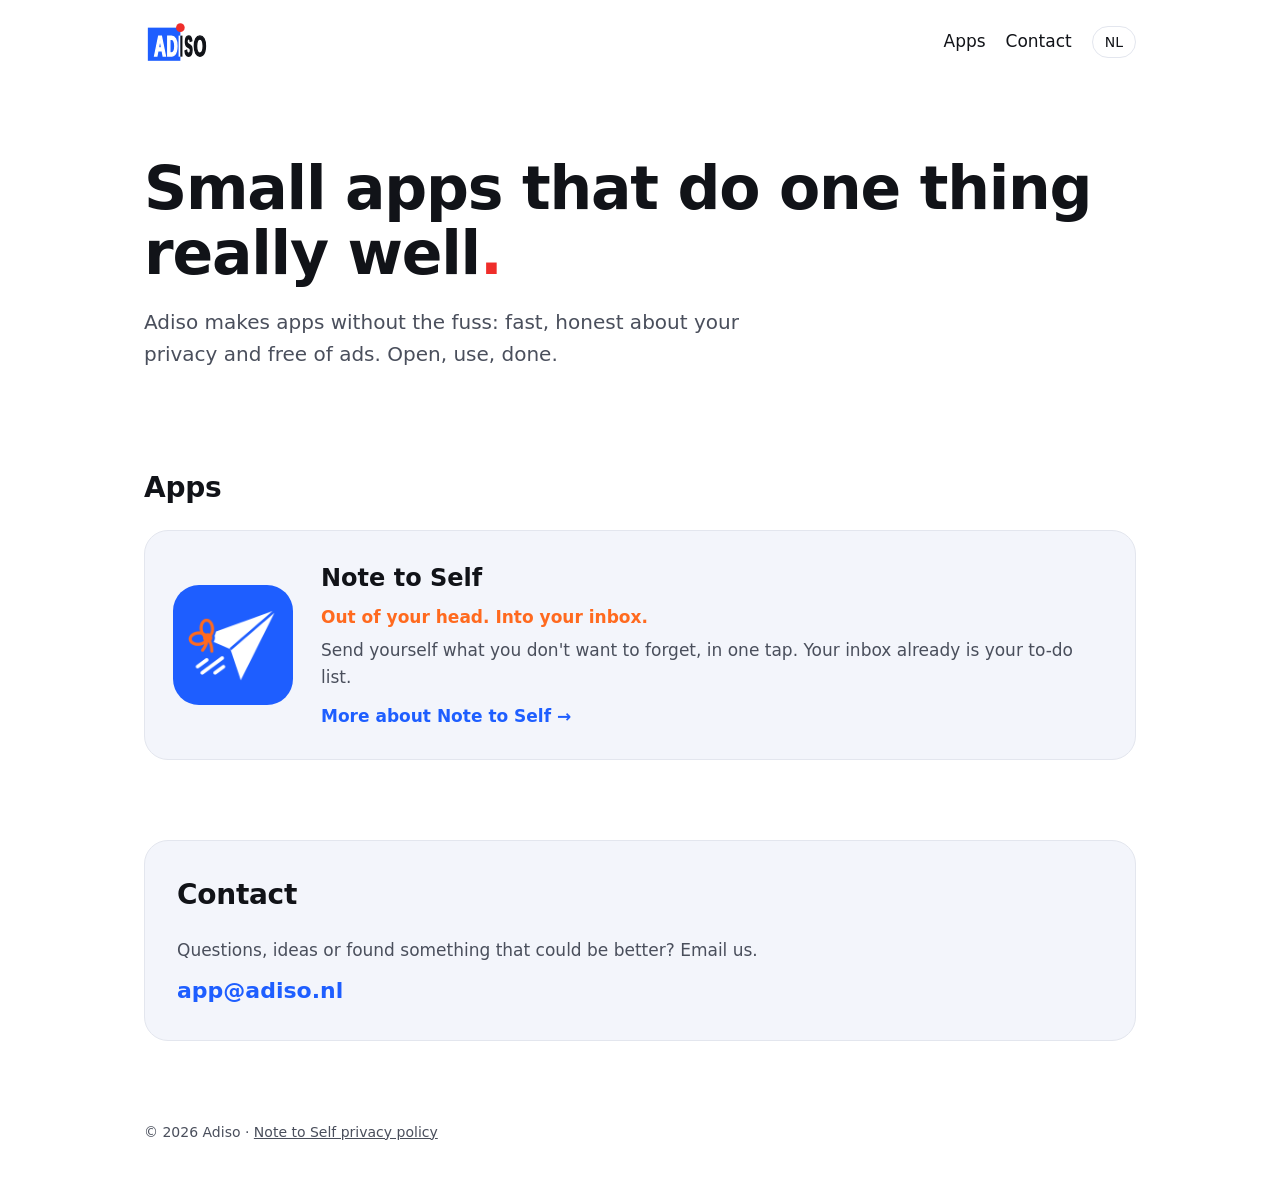
==== en/index.html @ 7de566ca "Adiso-website met Note to Self-pagina en privacybeleid (NL/EN) Co-Authored-By: Claude Opus 5.5 <nore" ====
<!doctype html>
<html lang="en">
<head>
  <meta charset="utf-8">
  <meta name="viewport" content="width=device-width, initial-scale=1">
  <title>Adiso – small apps that do one thing really well</title>
  <meta name="description" content="Adiso makes small, fast apps that do one thing really well. The first: Note to Self.">
  <link rel="icon" href="/assets/adiso.svg" type="image/svg+xml">
  <link rel="alternate" hreflang="nl" href="https://adiso.nl/">
  <link rel="stylesheet" href="/assets/style.css">
</head>
<body>
  <div class="wrap">
    <header class="top">
      <a class="logo" href="/en/" aria-label="Adiso">
        <picture>
          <source srcset="/assets/adiso-dark.svg" media="(prefers-color-scheme: dark)">
          <img src="/assets/adiso.svg" alt="Adiso" width="66" height="44">
        </picture>
      </a>
      <nav>
        <a href="#apps">Apps</a>
        <a href="#contact">Contact</a>
        <a class="lang" href="/" hreflang="nl" lang="nl">NL</a>
      </nav>
    </header>

    <section class="hero">
      <h1>Small apps that do one thing<br class="wide"> really well<span class="dot">.</span></h1>
      <p>Adiso makes apps without the fuss: fast, honest about your privacy and free of ads. Open, use, done.</p>
    </section>

    <section id="apps">
      <h2>Apps</h2>
      <a class="app-card" href="/en/notetoself/">
        <img src="/assets/notetoself-icon.png" alt="" width="120" height="120">
        <div>
          <h3>Note to Self</h3>
          <p class="tagline">Out of your head. Into your inbox.</p>
          <p>Send yourself what you don't want to forget, in one tap. Your inbox already is your to-do list.</p>
          <span class="more">More about Note to Self →</span>
        </div>
      </a>
    </section>

    <section id="contact">
      <div class="contact">
        <h2>Contact</h2>
        <p>Questions, ideas or found something that could be better? Email us.</p>
        <a class="mail" data-u="app" data-d="adiso.nl" data-s="Question via adiso.nl">app [at] adiso.nl</a>
      </div>
    </section>

    <footer>
      © 2026 Adiso · <a href="/en/notetoself/privacy/">Note to Self privacy policy</a>
    </footer>
  </div>
  <script src="/assets/contact.js" defer></script>
</body>
</html>
---- assets/style.css ----
/* Adiso – eenvoudige, snelle stijl zonder externe bestanden */
:root {
  /* Merkblauw van Adiso, gelijk aan Note to Self */
  --adiso-blue: #1E5EFF;
  --adiso-red: #EF2D2A;
  --ink: #111318;
  --muted: #4A4F5C;
  --bg: #FFFFFF;
  --soft: #F3F5FB;
  --line: #E3E6EE;
  --nts-blue: #1E5EFF;
  --nts-orange: #FF6A1F;
  --radius: 16px;
  --max: 1040px;
}
@media (prefers-color-scheme: dark) {
  :root {
    --ink: #EDEFF5;
    --muted: #A9AEBB;
    --bg: #0F1116;
    --soft: #181B23;
    --line: #262A35;
  }
}
* { box-sizing: border-box; }
html { -webkit-text-size-adjust: 100%; }
body {
  margin: 0;
  font: 17px/1.6 system-ui, -apple-system, "Segoe UI", Roboto, "Helvetica Neue", Arial, sans-serif;
  color: var(--ink);
  background: var(--bg);
}
a { color: var(--adiso-blue); }
@media (prefers-color-scheme: dark) { a { color: #7F9BFF; } }
img { max-width: 100%; height: auto; display: block; }
.wrap { max-width: var(--max); margin: 0 auto; padding: 0 24px; }

/* Kop */
.top { display: flex; align-items: center; justify-content: space-between; padding: 20px 0; }
.top .logo img { height: 44px; width: auto; }
.top nav { display: flex; gap: 20px; align-items: center; font-weight: 500; }
.top nav a { color: var(--ink); text-decoration: none; }
.top nav a:hover { color: var(--adiso-blue); }
.lang { border: 1px solid var(--line); border-radius: 999px; padding: 4px 12px; font-size: 14px; }

/* Adiso-hero */
.hero { padding: 72px 0 56px; }
.hero h1 { font-size: clamp(36px, 6vw, 60px); line-height: 1.08; margin: 0 0 20px; letter-spacing: -0.02em; }
.hero h1 .dot { color: var(--adiso-red); }
.hero p { font-size: 20px; color: var(--muted); max-width: 640px; margin: 0; }

section { padding: 40px 0; }
h2 { font-size: 28px; margin: 0 0 20px; letter-spacing: -0.01em; }

/* App-kaart */
.app-card {
  display: grid; grid-template-columns: 120px 1fr; gap: 28px; align-items: center;
  background: var(--soft); border: 1px solid var(--line); border-radius: 24px; padding: 28px;
  text-decoration: none; color: inherit; transition: transform .15s ease, border-color .15s ease;
}
.app-card:hover { transform: translateY(-2px); border-color: var(--nts-blue); }
.app-card img { width: 120px; height: 120px; border-radius: 26px; }
.app-card h3 { margin: 0 0 6px; font-size: 24px; }
.app-card p { margin: 0; color: var(--muted); }
.app-card .tagline { color: var(--nts-orange); font-weight: 600; margin-bottom: 6px; }
.more { margin-top: 12px; display: inline-block; font-weight: 600; color: var(--nts-blue); }
@media (max-width: 560px) { .app-card { grid-template-columns: 1fr; text-align: center; } .app-card img { margin: 0 auto; } }

/* Contact */
.contact { background: var(--soft); border-radius: 24px; padding: 32px; border: 1px solid var(--line); }
.contact p { margin: 0 0 8px; color: var(--muted); }
.mail { font-size: 22px; font-weight: 600; text-decoration: none; }

footer { padding: 40px 0 56px; color: var(--muted); font-size: 14px; }
footer a { color: var(--muted); }

/* Note to Self-pagina */
.nts-hero { background: var(--nts-blue); color: #fff; }
.nts-hero .top nav a, .nts-hero .top .back { color: #fff; }
.nts-hero .lang { border-color: rgba(255,255,255,.5); }
.nts-hero .inner { display: grid; grid-template-columns: 1.1fr 1fr; gap: 40px; align-items: center; padding: 40px 0 72px; }
.nts-hero .icon { width: 96px; height: 96px; border-radius: 22px; margin-bottom: 24px; box-shadow: 0 8px 24px rgba(0,0,0,.18); }
.nts-hero h1 { font-size: clamp(38px, 6vw, 62px); line-height: 1.05; margin: 0 0 16px; letter-spacing: -0.02em; }
.nts-hero h1 .accent { color: var(--nts-orange); }
.nts-hero p { font-size: 20px; opacity: .92; margin: 0 0 28px; max-width: 520px; }
.nts-hero .shot { max-width: 300px; justify-self: center; }
.badge {
  display: inline-flex; align-items: center; gap: 10px; background: #fff; color: var(--nts-blue);
  padding: 14px 22px; border-radius: 999px; font-weight: 700; text-decoration: none;
}
.badge.soon { background: rgba(255,255,255,.16); color: #fff; border: 1px solid rgba(255,255,255,.45); }
@media (max-width: 760px) { .nts-hero .inner { grid-template-columns: 1fr; } .nts-hero .shot { max-width: 260px; } }

.features { display: grid; grid-template-columns: repeat(2, 1fr); gap: 20px; }
@media (max-width: 640px) { .features { grid-template-columns: 1fr; } }
.feature { background: var(--soft); border: 1px solid var(--line); border-radius: var(--radius); padding: 24px; }
.feature h3 { margin: 0 0 8px; font-size: 19px; }
.feature h3::before { content: ""; display: inline-block; width: 10px; height: 10px; border-radius: 50%; background: var(--nts-orange); margin-right: 10px; vertical-align: middle; }
.feature p { margin: 0; color: var(--muted); }
.shots { display: grid; grid-template-columns: repeat(3, 1fr); gap: 20px; }
.shots img { border-radius: 20px; }
@media (max-width: 640px) { .shots { grid-template-columns: 1fr; max-width: 300px; margin: 0 auto; } }
.privacy-box { border-left: 4px solid var(--nts-orange); padding: 4px 0 4px 20px; }

/* Juridische tekst */
.legal { max-width: 760px; padding: 24px 0 40px; }
.legal h1 { font-size: 36px; margin: 16px 0 8px; }
.legal h2 { font-size: 22px; margin: 32px 0 8px; }
.legal .meta { color: var(--muted); margin: 0 0 24px; }

/* Harde regelafbreking alleen op brede schermen */
@media (max-width: 600px) { br.wide { display: none; } }
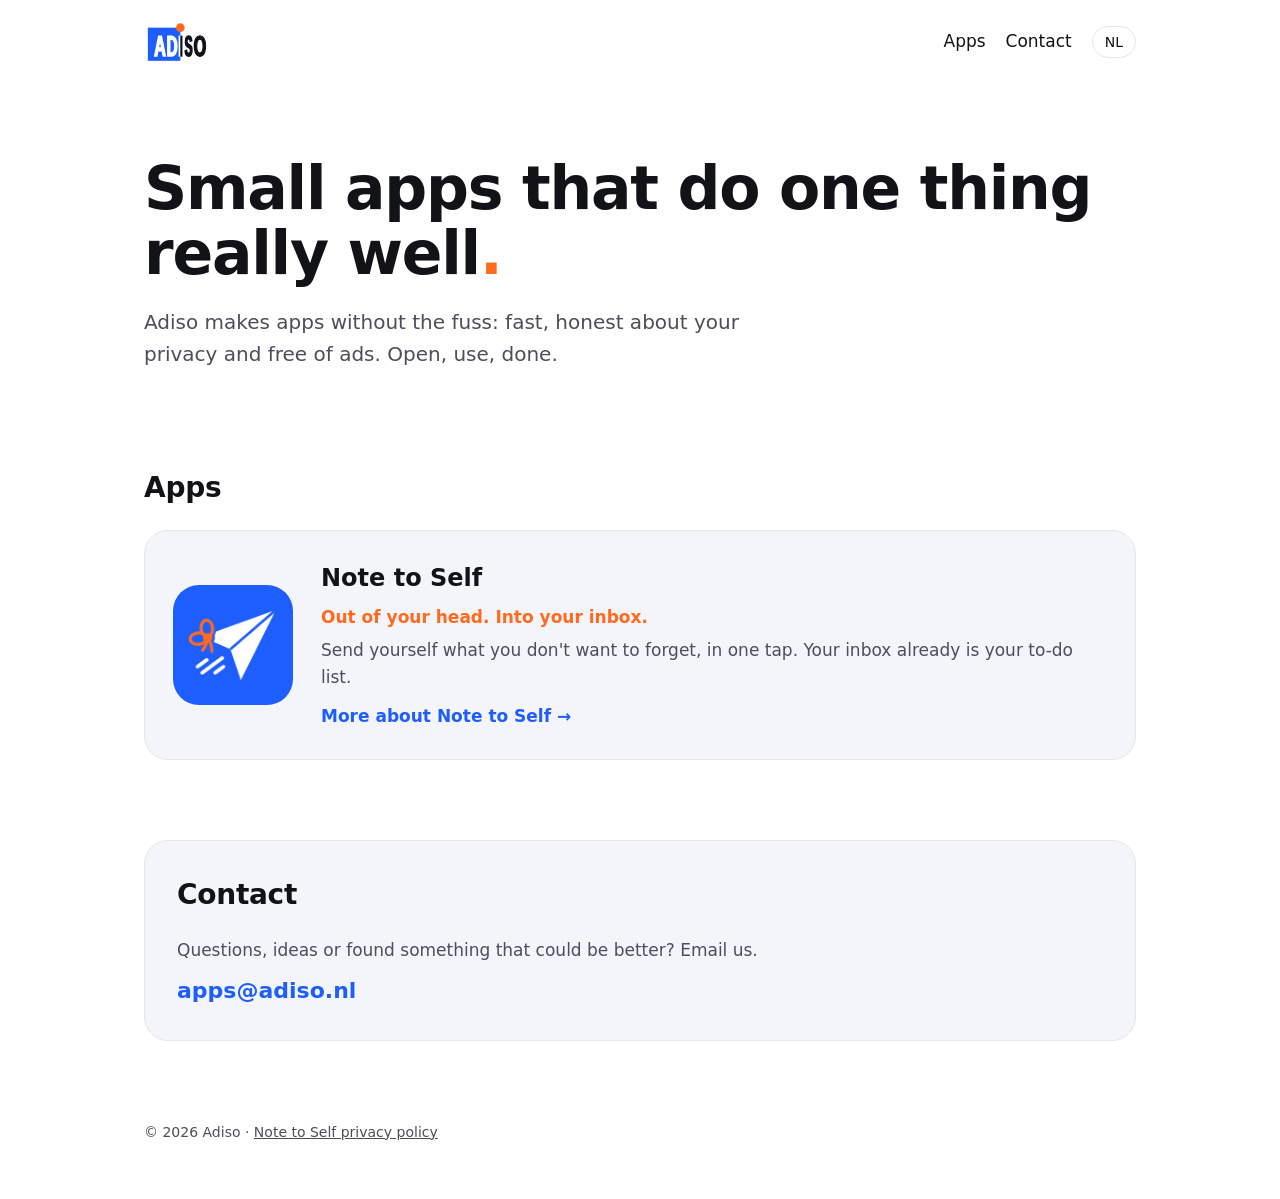
==== commit 4c895486: "Contactadres is apps@adiso.nl Co-Authored-By: Claude Opus 5.5 <noreply@anthropic.com>" ====
--- a/en/index.html
+++ b/en/index.html
@@ -5,23 +5,23 @@
   <meta name="viewport" content="width=device-width, initial-scale=1">
   <title>Adiso – small apps that do one thing really well</title>
   <meta name="description" content="Adiso makes small, fast apps that do one thing really well. The first: Note to Self.">
-  <link rel="icon" href="/assets/adiso.svg" type="image/svg+xml">
+  <link rel="icon" href="../assets/adiso.svg" type="image/svg+xml">
   <link rel="alternate" hreflang="nl" href="https://adiso.nl/">
-  <link rel="stylesheet" href="/assets/style.css">
+  <link rel="stylesheet" href="../assets/style.css">
 </head>
 <body>
   <div class="wrap">
     <header class="top">
-      <a class="logo" href="/en/" aria-label="Adiso">
+      <a class="logo" href="../en/index.html" aria-label="Adiso">
         <picture>
-          <source srcset="/assets/adiso-dark.svg" media="(prefers-color-scheme: dark)">
-          <img src="/assets/adiso.svg" alt="Adiso" width="66" height="44">
+          <source srcset="../assets/adiso-dark.svg" media="(prefers-color-scheme: dark)">
+          <img src="../assets/adiso.svg" alt="Adiso" width="66" height="44">
         </picture>
       </a>
       <nav>
         <a href="#apps">Apps</a>
         <a href="#contact">Contact</a>
-        <a class="lang" href="/" hreflang="nl" lang="nl">NL</a>
+        <a class="lang" href="../index.html" hreflang="nl" lang="nl">NL</a>
       </nav>
     </header>
 
@@ -32,8 +32,8 @@
 
     <section id="apps">
       <h2>Apps</h2>
-      <a class="app-card" href="/en/notetoself/">
-        <img src="/assets/notetoself-icon.png" alt="" width="120" height="120">
+      <a class="app-card" href="../en/notetoself/index.html">
+        <img src="../assets/notetoself-icon.png" alt="" width="120" height="120">
         <div>
           <h3>Note to Self</h3>
           <p class="tagline">Out of your head. Into your inbox.</p>
@@ -47,14 +47,14 @@
       <div class="contact">
         <h2>Contact</h2>
         <p>Questions, ideas or found something that could be better? Email us.</p>
-        <a class="mail" data-u="app" data-d="adiso.nl" data-s="Question via adiso.nl">app [at] adiso.nl</a>
+        <a class="mail" data-u="apps" data-d="adiso.nl" data-s="Question via adiso.nl">apps [at] adiso.nl</a>
       </div>
     </section>
 
     <footer>
-      © 2026 Adiso · <a href="/en/notetoself/privacy/">Note to Self privacy policy</a>
+      © 2026 Adiso · <a href="../en/notetoself/privacy/index.html">Note to Self privacy policy</a>
     </footer>
   </div>
-  <script src="/assets/contact.js" defer></script>
+  <script src="../assets/contact.js" defer></script>
 </body>
 </html>
--- a/assets/style.css
+++ b/assets/style.css
@@ -2,7 +2,8 @@
 :root {
   /* Merkblauw van Adiso, gelijk aan Note to Self */
   --adiso-blue: #1E5EFF;
-  --adiso-red: #EF2D2A;
+  /* Accent van Adiso, gelijk aan het oranje van Note to Self */
+  --adiso-accent: #FF6A1F;
   --ink: #111318;
   --muted: #4A4F5C;
   --bg: #FFFFFF;
@@ -46,7 +47,7 @@
 /* Adiso-hero */
 .hero { padding: 72px 0 56px; }
 .hero h1 { font-size: clamp(36px, 6vw, 60px); line-height: 1.08; margin: 0 0 20px; letter-spacing: -0.02em; }
-.hero h1 .dot { color: var(--adiso-red); }
+.hero h1 .dot { color: var(--adiso-accent); }
 .hero p { font-size: 20px; color: var(--muted); max-width: 640px; margin: 0; }
 
 section { padding: 40px 0; }
